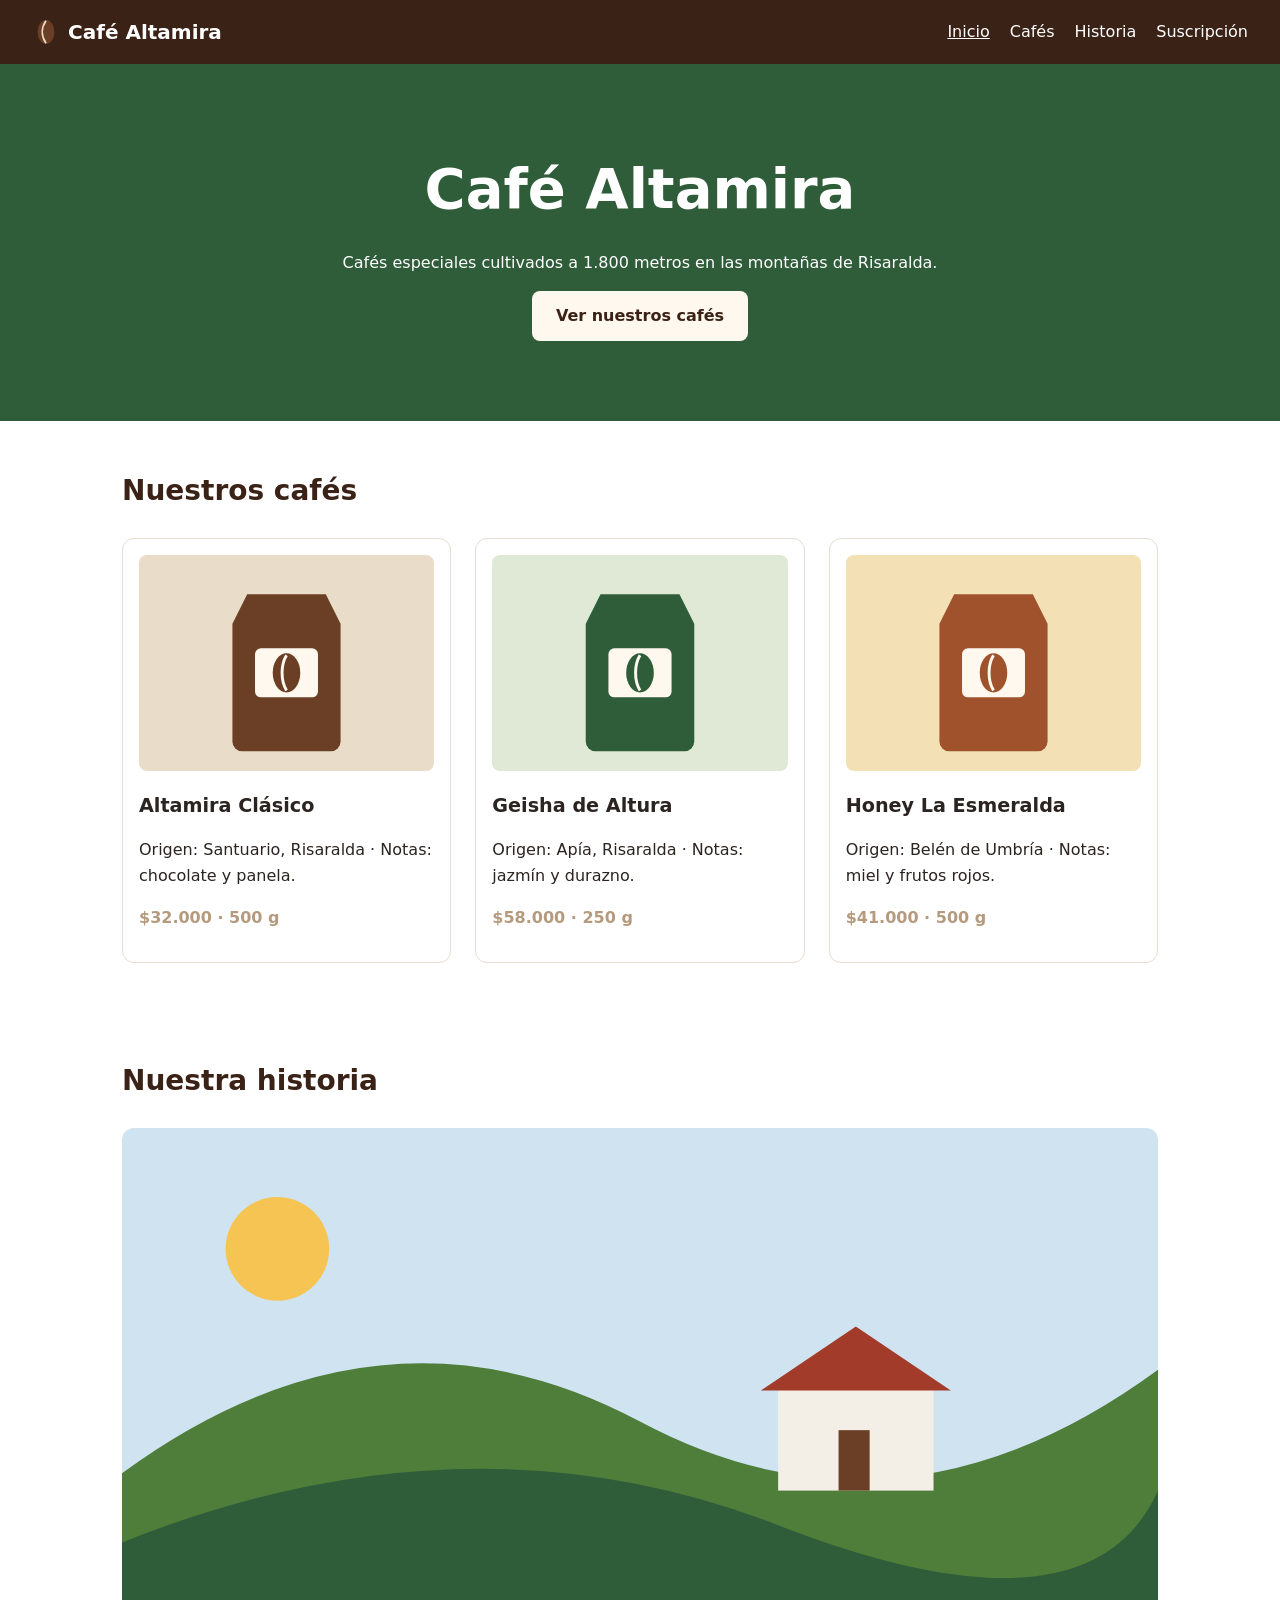
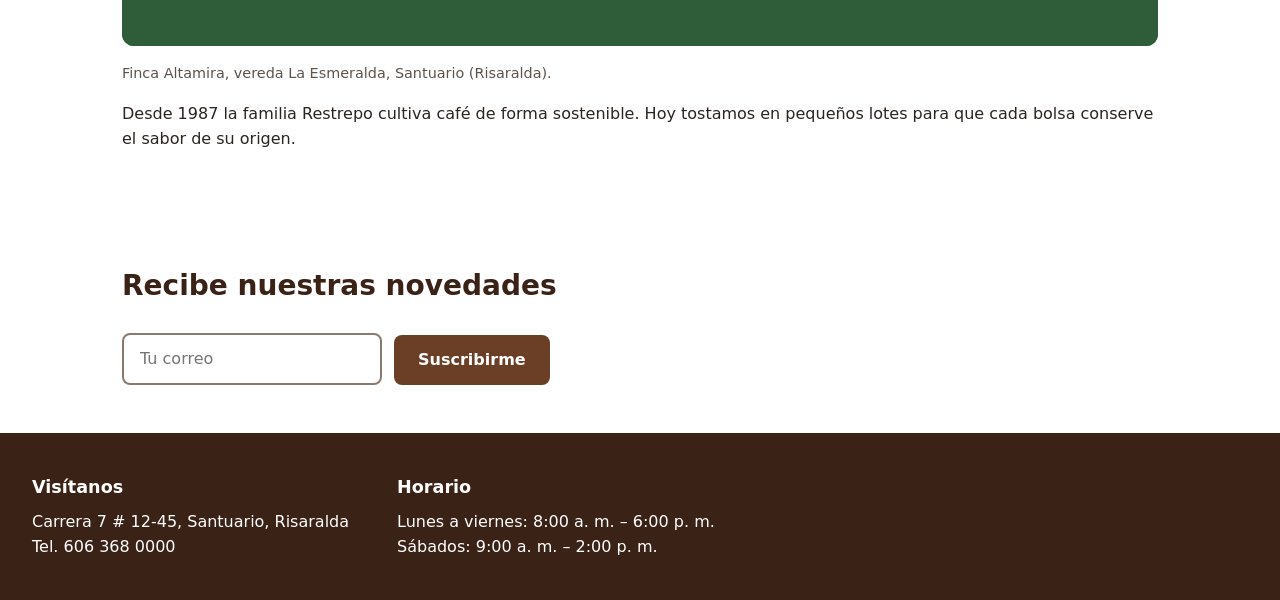
==== index.html @ 84b9dd23 "creacion del proyecto" ====
<!DOCTYPE html>
<html lang="es">
<head>
  <meta charset="UTF-8">
  <meta name="viewport" content="width=device-width, initial-scale=1.0">
  <title>Café Altamira · Cafés especiales del Eje Cafetero</title>
  <link rel="stylesheet" href="css/estilos.css">
</head>
<body>
  <!-- ============================================================
       TODO G1 (parte 1): el PRIMER elemento del body debe ser un enlace
       "Saltar al contenido" con class="saltar" que lleve a #contenido.
       ============================================================ -->

  <!-- ============================================================
       EJEMPLO RESUELTO 1 · Encabezado y navegación
       - <header> es un landmark: el lector de pantalla lo anuncia como "banner".
       - <nav> con aria-label distingue este menú de otros menús de la página.
       - Los enlaces van en una lista <ul>: el lector anuncia "lista, 4 elementos".
       ============================================================ -->
  <header class="encabezado">
    <a class="logo" href="index.html">
      <img src="img/grano.svg" alt="" width="28" height="28">
      Café Altamira
    </a>
    <nav aria-label="Principal">
      <ul class="menu">
        <li><a href="index.html" aria-current="page">Inicio</a></li>
        <li><a href="#cafes">Cafés</a></li>
        <li><a href="#historia">Historia</a></li>
        <li><a href="#suscripcion">Suscripción</a></li>
      </ul>
    </nav>
  </header>

  <!-- TODO G1 (parte 2): este div es el contenido principal.
       Conviértelo en <main id="contenido"> (y cierra con </main>). -->
  <div class="contenido">

    <!-- TODO G1 (parte 3): el título de la portada es un div con letra grande.
         Debe ser el ÚNICO <h1> de la página. -->
    <div class="hero">
      <div class="titulo-grande">Café Altamira</div>
      <p>Cafés especiales cultivados a 1.800 metros en las montañas de Risaralda.</p>
      <a class="boton" href="#cafes">Ver nuestros cafés</a>
    </div>

    <!-- ============================================================
         TODO G2 · Catálogo
         - El contenedor debe ser <section id="cafes"> con un <h2>.
         - Cada producto debe ser un <article> con el nombre en <h3>.
         - Cada imagen necesita un alt que describa el producto (no el nombre del archivo).
         ============================================================ -->
    <div class="seccion" id="cafes">
      <div class="subtitulo">Nuestros cafés</div>
      <div class="productos">
        <div class="producto">
          <img src="img/cafe-clasico.svg" width="300" height="220">
          <div class="nombre">Altamira Clásico</div>
          <p>Origen: Santuario, Risaralda · Notas: chocolate y panela.</p>
          <p class="precio">$32.000 · 500 g</p>
        </div>
        <div class="producto">
          <img src="img/cafe-geisha.svg" width="300" height="220">
          <div class="nombre">Geisha de Altura</div>
          <p>Origen: Apía, Risaralda · Notas: jazmín y durazno.</p>
          <p class="precio">$58.000 · 250 g</p>
        </div>
        <div class="producto">
          <img src="img/cafe-honey.svg" width="300" height="220">
          <div class="nombre">Honey La Esmeralda</div>
          <p>Origen: Belén de Umbría · Notas: miel y frutos rojos.</p>
          <p class="precio">$41.000 · 500 g</p>
        </div>
      </div>
    </div>

    <!-- ============================================================
         EJEMPLO RESUELTO 2 · Sección con figura
         - aria-labelledby une la sección con su título: el lector la anuncia
           como "región, Nuestra historia".
         - <figure> + <figcaption> asocian la imagen con su pie de foto.
         - El alt describe lo que se VE; el figcaption agrega contexto.
         ============================================================ -->
    <section id="historia" class="seccion" aria-labelledby="historia-titulo">
      <h2 id="historia-titulo">Nuestra historia</h2>
      <figure class="figura">
        <img src="img/finca.svg" width="600" height="300"
             alt="Casa de la finca con techo rojo entre montañas verdes cubiertas de cafetales">
        <figcaption>Finca Altamira, vereda La Esmeralda, Santuario (Risaralda).</figcaption>
      </figure>
      <p>Desde 1987 la familia Restrepo cultiva café de forma sostenible. Hoy tostamos
        en pequeños lotes para que cada bolsa conserve el sabor de su origen.</p>
    </section>

    <!-- ============================================================
         TODO G3 · Suscripción
         - Usa <section id="suscripcion"> con un <h2> y un <form> real.
         - El campo de correo necesita: <label for="...">, type="email", id y required.
         - El "botón" es un div con onclick: cámbialo por <button type="submit">.
         ============================================================ -->
    <div class="seccion" id="suscripcion">
      <div class="subtitulo">Recibe nuestras novedades</div>
      <div class="formulario">
        <input type="text" placeholder="Tu correo">
        <div class="boton" onclick="alert('¡Gracias!')">Suscribirme</div>
      </div>
    </div>

  </div>

  <!-- ============================================================
       TODO G4 · Pie de página
       - El contenedor debe ser <footer>.
       - La dirección y el teléfono van dentro de <address>.
       - El horario es una tabla de datos: <table> con <caption>,
         y celdas de encabezado <th scope="col"> / <th scope="row">.
       ============================================================ -->
  <div class="pie">
    <div>
      <div class="pie-titulo">Visítanos</div>
      <div>Carrera 7 # 12-45, Santuario, Risaralda</div>
      <div>Tel. 606 368 0000</div>
    </div>
    <div>
      <div class="pie-titulo">Horario</div>
      <div>Lunes a viernes: 8:00 a. m. – 6:00 p. m.</div>
      <div>Sábados: 9:00 a. m. – 2:00 p. m.</div>
    </div>
  </div>
</body>
</html>
---- css/estilos.css ----
/* ===== Café Altamira · estilos base ===== */
:root {
  --cafe: #6b3e26;
  --cafe-oscuro: #3b2216;
  --verde: #2f5d3a;
  --crema: #fff8ee;
  --texto: #2b2420;
}

* { box-sizing: border-box; }

body {
  margin: 0;
  font-family: system-ui, "Segoe UI", Arial, sans-serif;
  color: var(--texto);
  background: #ffffff;
  line-height: 1.6;
}

/* TODO G1 (parte 4): esta regla esconde el foco y deja sin guía a quien
   navega con teclado. Bórrala y agrega una regla :focus-visible con un
   outline visible (por ejemplo 3px solid). */
*:focus { outline: none; }

/* Enlace "Saltar al contenido": oculto hasta que recibe el foco */
.saltar {
  position: absolute;
  left: 1rem;
  top: -3rem;
  padding: .5rem 1rem;
  background: var(--cafe-oscuro);
  color: #fff;
  z-index: 10;
}
.saltar:focus { top: 1rem; }

/* ----- Encabezado ----- */
.encabezado {
  display: flex;
  flex-wrap: wrap;
  justify-content: space-between;
  align-items: center;
  gap: 1rem;
  padding: 1rem 2rem;
  background: var(--cafe-oscuro);
}
.logo {
  display: flex;
  align-items: center;
  gap: .5rem;
  color: #fff;
  font-weight: 700;
  font-size: 1.25rem;
  text-decoration: none;
}
.menu {
  display: flex;
  flex-wrap: wrap;
  gap: .5rem 1.25rem;
  list-style: none;
  margin: 0;
  padding: 0;
}
.menu a { color: #fff; text-decoration: none; }
.menu a:hover,
.menu a[aria-current="page"] { text-decoration: underline; }

/* ----- Portada ----- */
.hero {
  padding: 5rem 2rem;
  text-align: center;
  background: var(--verde);
  color: #fff;
}
.hero h1,
.titulo-grande {
  margin: 0 0 .5rem;
  font-size: clamp(2rem, 6vw, 3.5rem);
  font-weight: 800;
}
.boton {
  display: inline-block;
  padding: .75rem 1.5rem;
  border: 0;
  border-radius: .5rem;
  background: var(--crema);
  color: var(--cafe-oscuro);
  font: inherit;
  font-weight: 700;
  text-decoration: none;
  cursor: pointer;
}

/* ----- Secciones ----- */
.seccion {
  max-width: 1100px;
  margin: 0 auto;
  padding: 3rem 2rem;
}
.seccion h2,
.subtitulo {
  font-size: 1.75rem;
  font-weight: 700;
  margin: 0 0 1.5rem;
  color: var(--cafe-oscuro);
}

/* ----- Catálogo ----- */
.productos {
  display: grid;
  grid-template-columns: repeat(auto-fit, minmax(240px, 1fr));
  gap: 1.5rem;
}
.producto {
  padding: 1rem;
  border: 1px solid #e6dccf;
  border-radius: .75rem;
  background: #fff;
}
.producto img { width: 100%; height: auto; border-radius: .5rem; }
.producto h3,
.nombre { font-size: 1.2rem; font-weight: 700; margin: .75rem 0 .25rem; }

/* TODO G2 (parte 4): este color tiene un contraste de 2.7:1 sobre blanco.
   WCAG AA pide 4.5:1. Cámbialo por uno más oscuro (por ejemplo var(--cafe)). */
.precio {
  font-weight: 700;
  color: #b59a7e;
}

/* ----- Historia ----- */
.figura { margin: 0 0 1rem; }
.figura img { width: 100%; height: auto; border-radius: .75rem; }
.figura figcaption { font-size: .9rem; color: #5c534d; margin-top: .5rem; }

/* ----- Suscripción ----- */
.formulario {
  display: flex;
  flex-wrap: wrap;
  gap: .75rem;
  align-items: flex-end;
}
.formulario label { display: block; font-weight: 600; margin-bottom: .25rem; }
.formulario input {
  padding: .7rem 1rem;
  min-width: 260px;
  border: 2px solid #8a7a6d;
  border-radius: .5rem;
  font: inherit;
}
.formulario .boton { background: var(--cafe); color: #fff; }

/* ----- Pie ----- */
.pie {
  display: flex;
  flex-wrap: wrap;
  gap: 3rem;
  padding: 2.5rem 2rem;
  background: var(--cafe-oscuro);
  color: #fff;
}
.pie h2,
.pie-titulo { font-size: 1.1rem; font-weight: 700; margin: 0 0 .5rem; }
.pie address { font-style: normal; }
.pie a { color: #fff; }
.pie table { border-collapse: collapse; }
.pie caption { text-align: left; font-weight: 700; margin-bottom: .5rem; }
.pie th,
.pie td { text-align: left; padding: .25rem 1rem .25rem 0; }
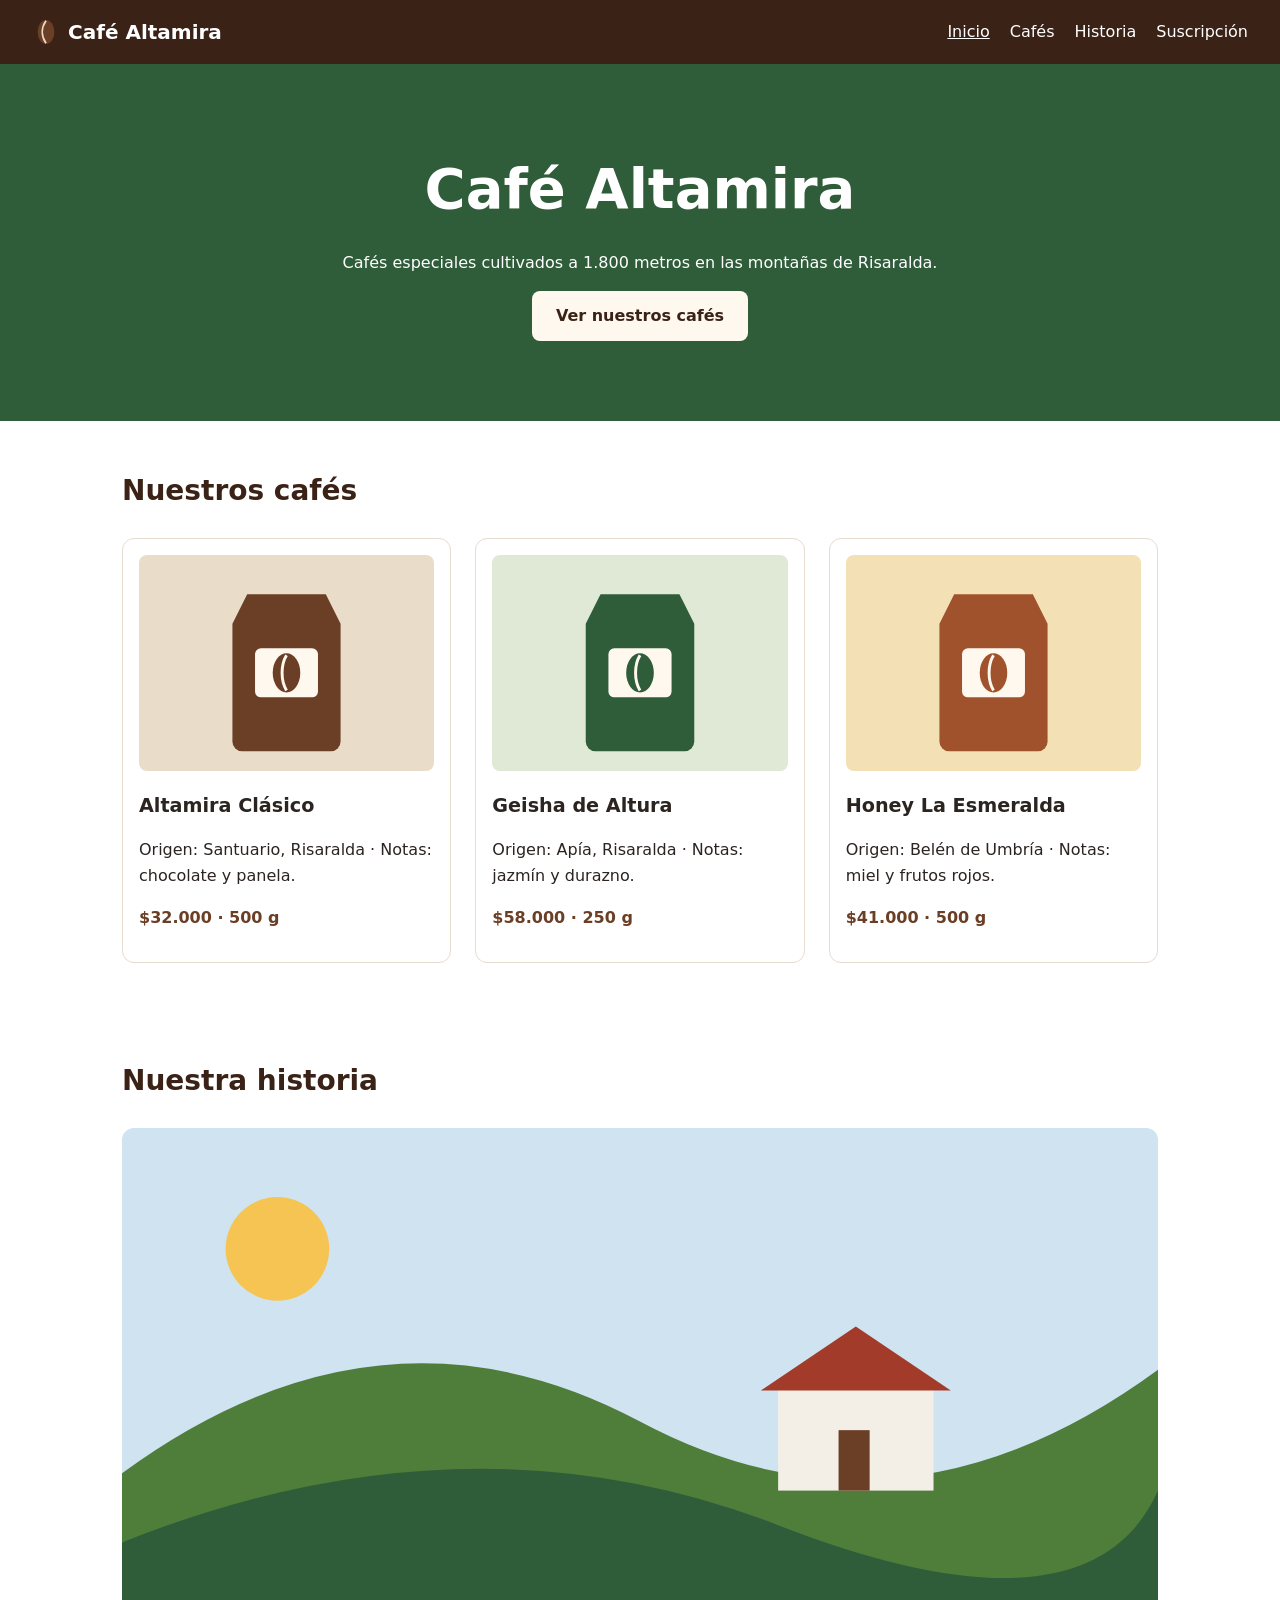
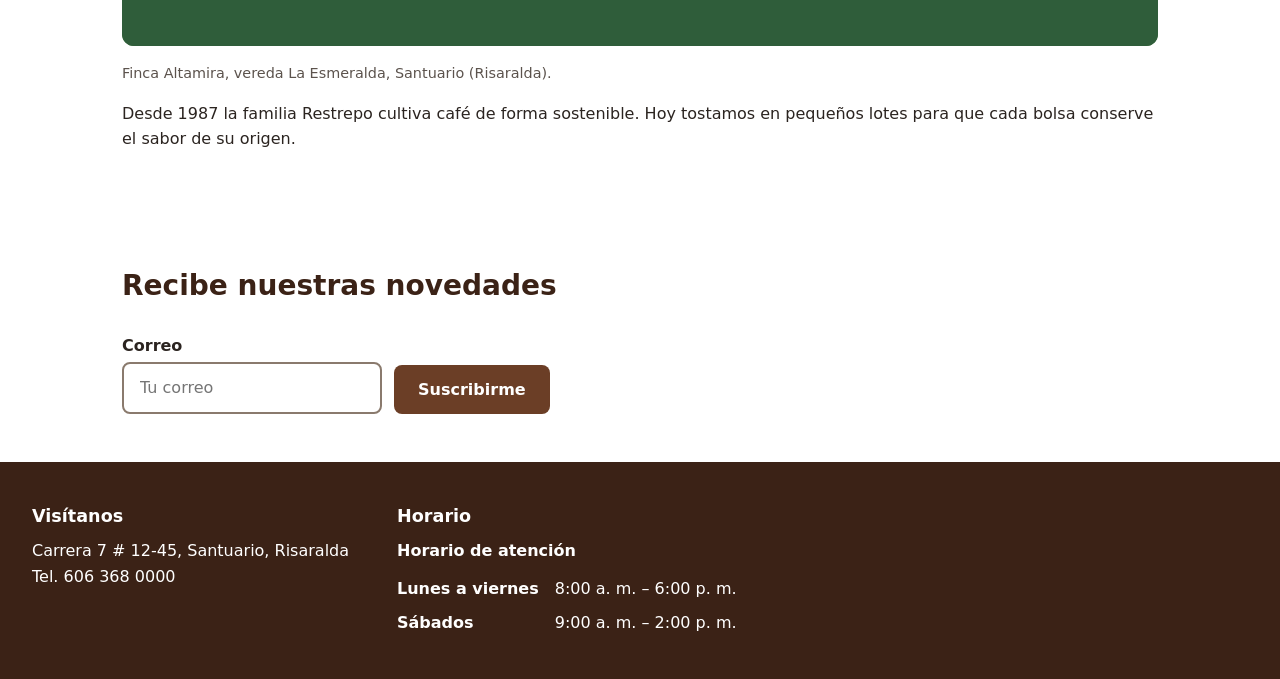
==== commit 4bcefc86: "hago todo lo de la carpeta verficar la verdad se me paso a hacer lo de los commits se que en el proy" ====
--- a/index.html
+++ b/index.html
@@ -7,6 +7,7 @@
   <link rel="stylesheet" href="css/estilos.css">
 </head>
 <body>
+  <a href="#contenido" class="saltar">Saltar al contenido</a>
   <!-- ============================================================
        TODO G1 (parte 1): el PRIMER elemento del body debe ser un enlace
        "Saltar al contenido" con class="saltar" que lleve a #contenido.
@@ -33,55 +34,37 @@
     </nav>
   </header>
 
-  <!-- TODO G1 (parte 2): este div es el contenido principal.
-       Conviértelo en <main id="contenido"> (y cierra con </main>). -->
-  <div class="contenido">
-
-    <!-- TODO G1 (parte 3): el título de la portada es un div con letra grande.
-         Debe ser el ÚNICO <h1> de la página. -->
-    <div class="hero">
-      <div class="titulo-grande">Café Altamira</div>
+  <main id="contenido">
+    <section class="hero" aria-labelledby="titulo-principal">
+      <h1 id="titulo-principal" class="titulo-grande">Café Altamira</h1>
       <p>Cafés especiales cultivados a 1.800 metros en las montañas de Risaralda.</p>
       <a class="boton" href="#cafes">Ver nuestros cafés</a>
-    </div>
+    </section>
 
-    <!-- ============================================================
-         TODO G2 · Catálogo
-         - El contenedor debe ser <section id="cafes"> con un <h2>.
-         - Cada producto debe ser un <article> con el nombre en <h3>.
-         - Cada imagen necesita un alt que describa el producto (no el nombre del archivo).
-         ============================================================ -->
-    <div class="seccion" id="cafes">
-      <div class="subtitulo">Nuestros cafés</div>
+    <section class="seccion" id="cafes" aria-labelledby="cafes-titulo">
+      <h2 id="cafes-titulo">Nuestros cafés</h2>
       <div class="productos">
-        <div class="producto">
-          <img src="img/cafe-clasico.svg" width="300" height="220">
-          <div class="nombre">Altamira Clásico</div>
+        <article class="producto">
+          <img src="img/cafe-clasico.svg" alt="Bolsa de café Altamira Clásico de 500 gramos" width="300" height="220">
+          <h3>Altamira Clásico</h3>
           <p>Origen: Santuario, Risaralda · Notas: chocolate y panela.</p>
           <p class="precio">$32.000 · 500 g</p>
-        </div>
-        <div class="producto">
-          <img src="img/cafe-geisha.svg" width="300" height="220">
-          <div class="nombre">Geisha de Altura</div>
+        </article>
+        <article class="producto">
+          <img src="img/cafe-geisha.svg" alt="Bolsa de café Geisha de Altura de 250 gramos" width="300" height="220">
+          <h3>Geisha de Altura</h3>
           <p>Origen: Apía, Risaralda · Notas: jazmín y durazno.</p>
           <p class="precio">$58.000 · 250 g</p>
-        </div>
-        <div class="producto">
-          <img src="img/cafe-honey.svg" width="300" height="220">
-          <div class="nombre">Honey La Esmeralda</div>
+        </article>
+        <article class="producto">
+          <img src="img/cafe-honey.svg" alt="Bolsa de café Honey La Esmeralda de 500 gramos" width="300" height="220">
+          <h3>Honey La Esmeralda</h3>
           <p>Origen: Belén de Umbría · Notas: miel y frutos rojos.</p>
           <p class="precio">$41.000 · 500 g</p>
-        </div>
+        </article>
       </div>
-    </div>
+    </section>
 
-    <!-- ============================================================
-         EJEMPLO RESUELTO 2 · Sección con figura
-         - aria-labelledby une la sección con su título: el lector la anuncia
-           como "región, Nuestra historia".
-         - <figure> + <figcaption> asocian la imagen con su pie de foto.
-         - El alt describe lo que se VE; el figcaption agrega contexto.
-         ============================================================ -->
     <section id="historia" class="seccion" aria-labelledby="historia-titulo">
       <h2 id="historia-titulo">Nuestra historia</h2>
       <figure class="figura">
@@ -93,21 +76,18 @@
         en pequeños lotes para que cada bolsa conserve el sabor de su origen.</p>
     </section>
 
-    <!-- ============================================================
-         TODO G3 · Suscripción
-         - Usa <section id="suscripcion"> con un <h2> y un <form> real.
-         - El campo de correo necesita: <label for="...">, type="email", id y required.
-         - El "botón" es un div con onclick: cámbialo por <button type="submit">.
-         ============================================================ -->
-    <div class="seccion" id="suscripcion">
-      <div class="subtitulo">Recibe nuestras novedades</div>
-      <div class="formulario">
-        <input type="text" placeholder="Tu correo">
-        <div class="boton" onclick="alert('¡Gracias!')">Suscribirme</div>
-      </div>
-    </div>
+    <section class="seccion" id="suscripcion" aria-labelledby="suscripcion-titulo">
+      <h2 id="suscripcion-titulo">Recibe nuestras novedades</h2>
+      <form class="formulario">
+        <div>
+          <label for="correo">Correo</label>
+          <input id="correo" type="email" placeholder="Tu correo" required>
+        </div>
+        <button class="boton" type="submit">Suscribirme</button>
+      </form>
+    </section>
 
-  </div>
+  </main>
 
   <!-- ============================================================
        TODO G4 · Pie de página
@@ -116,17 +96,28 @@
        - El horario es una tabla de datos: <table> con <caption>,
          y celdas de encabezado <th scope="col"> / <th scope="row">.
        ============================================================ -->
-  <div class="pie">
+  <footer class="pie">
     <div>
-      <div class="pie-titulo">Visítanos</div>
-      <div>Carrera 7 # 12-45, Santuario, Risaralda</div>
-      <div>Tel. 606 368 0000</div>
+      <h2 class="pie-titulo">Visítanos</h2>
+      <address>
+        Carrera 7 # 12-45, Santuario, Risaralda<br>
+        Tel. 606 368 0000
+      </address>
     </div>
     <div>
-      <div class="pie-titulo">Horario</div>
-      <div>Lunes a viernes: 8:00 a. m. – 6:00 p. m.</div>
-      <div>Sábados: 9:00 a. m. – 2:00 p. m.</div>
+      <h2 class="pie-titulo">Horario</h2>
+      <table>
+        <caption>Horario de atención</caption>
+        <tr>
+          <th scope="row">Lunes a viernes</th>
+          <td>8:00 a. m. – 6:00 p. m.</td>
+        </tr>
+        <tr>
+          <th scope="row">Sábados</th>
+          <td>9:00 a. m. – 2:00 p. m.</td>
+        </tr>
+      </table>
     </div>
-  </div>
+  </footer>
 </body>
 </html>
--- a/css/estilos.css
+++ b/css/estilos.css
@@ -20,7 +20,10 @@
 /* TODO G1 (parte 4): esta regla esconde el foco y deja sin guía a quien
    navega con teclado. Bórrala y agrega una regla :focus-visible con un
    outline visible (por ejemplo 3px solid). */
-*:focus { outline: none; }
+:focus-visible {
+  outline: 3px solid #7c2d12;
+  outline-offset: 2px;
+}
 
 /* Enlace "Saltar al contenido": oculto hasta que recibe el foco */
 .saltar {
@@ -118,14 +121,13 @@
   background: #fff;
 }
 .producto img { width: 100%; height: auto; border-radius: .5rem; }
-.producto h3,
-.nombre { font-size: 1.2rem; font-weight: 700; margin: .75rem 0 .25rem; }
+.producto h3 { font-size: 1.2rem; font-weight: 700; margin: .75rem 0 .25rem; }
 
 /* TODO G2 (parte 4): este color tiene un contraste de 2.7:1 sobre blanco.
    WCAG AA pide 4.5:1. Cámbialo por uno más oscuro (por ejemplo var(--cafe)). */
 .precio {
   font-weight: 700;
-  color: #b59a7e;
+  color: var(--cafe);
 }
 
 /* ----- Historia ----- */
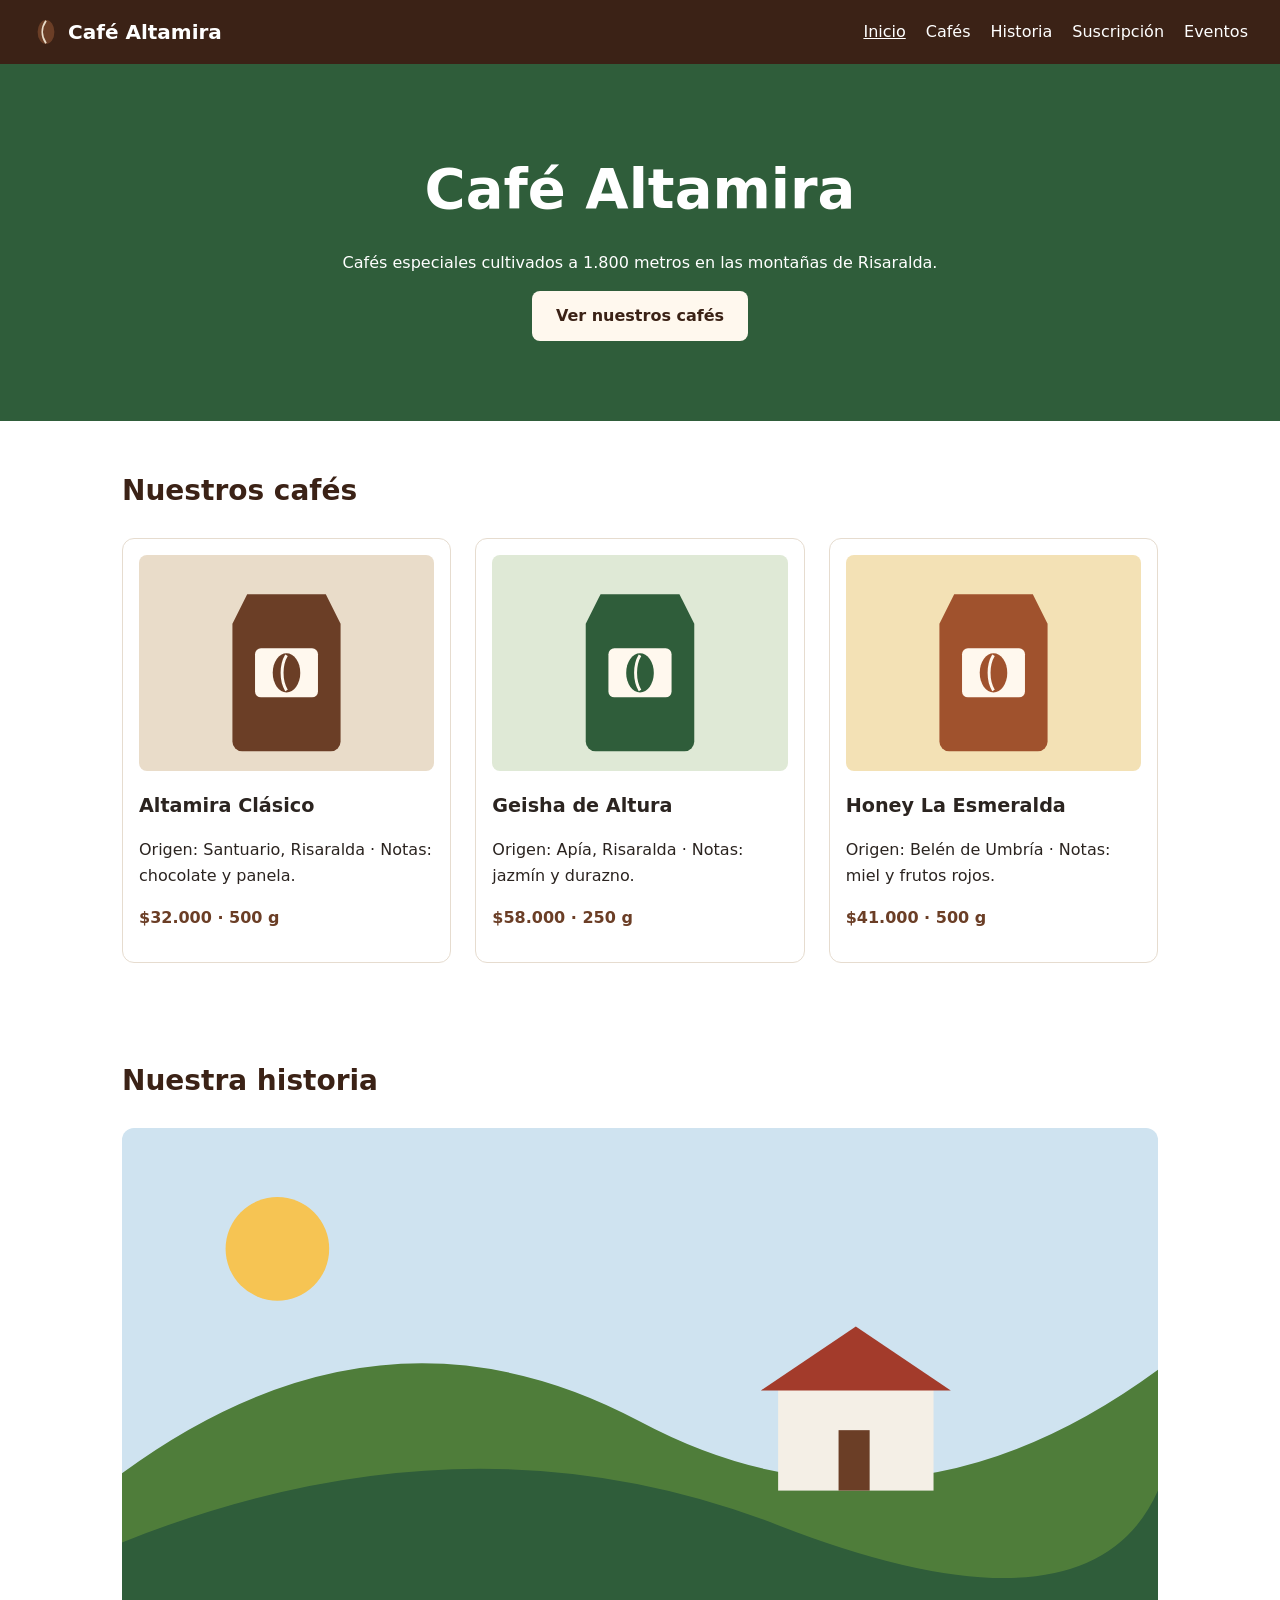
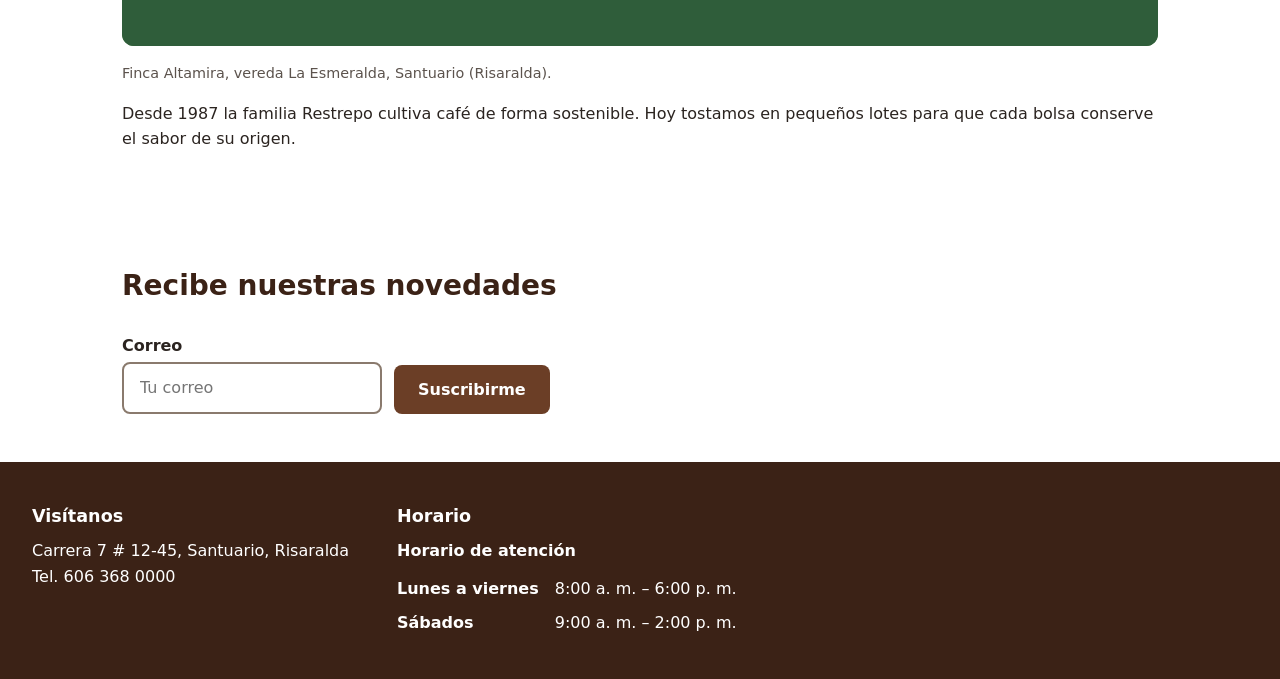
==== commit b21b4d66: "Agregar enlace a la pagina de eventos" ====
--- a/index.html
+++ b/index.html
@@ -30,6 +30,7 @@
         <li><a href="#cafes">Cafés</a></li>
         <li><a href="#historia">Historia</a></li>
         <li><a href="#suscripcion">Suscripción</a></li>
+        <li><a href="eventos.html">Eventos</a></li>
       </ul>
     </nav>
   </header>
